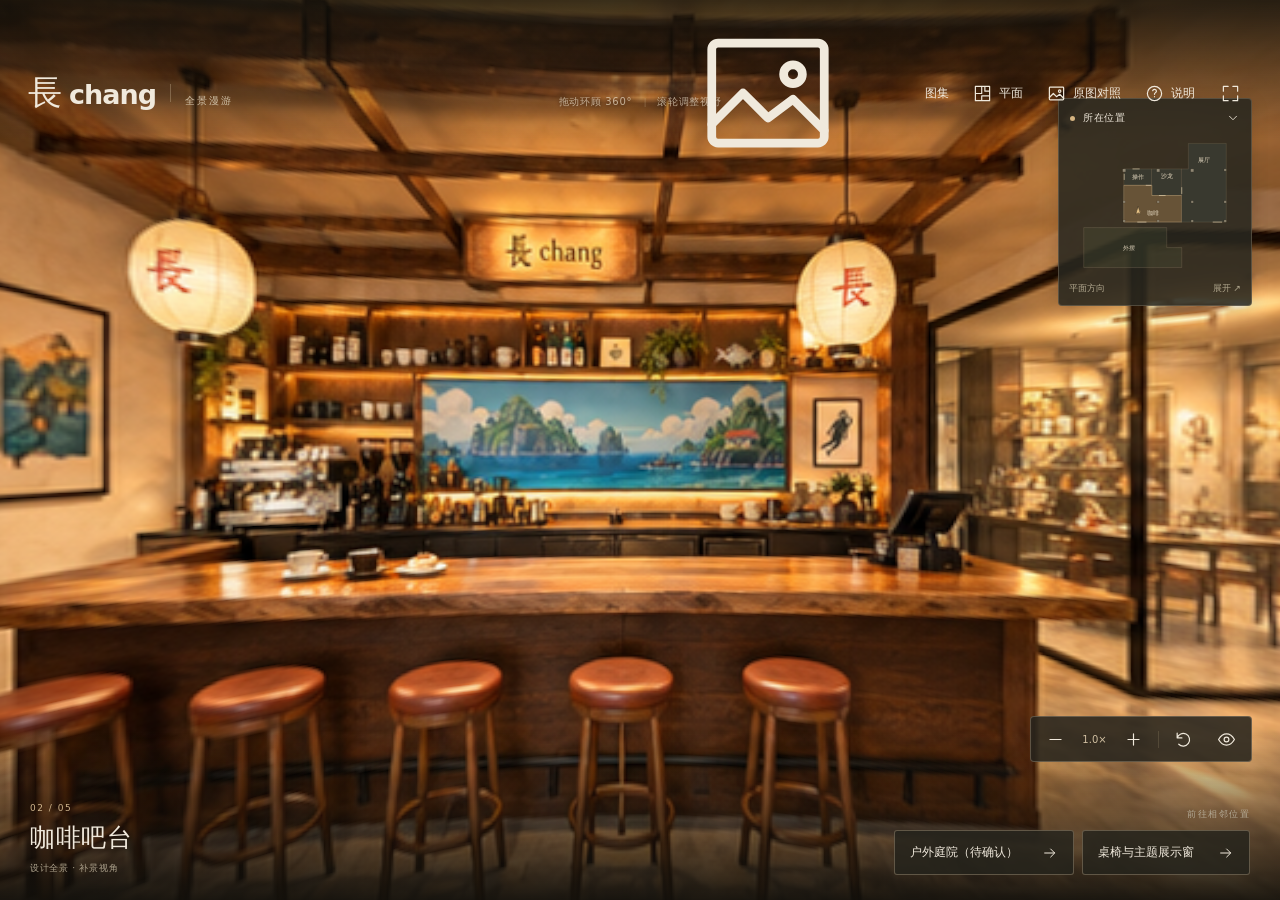
==== index.html @ d29e7237 "Publish Chang design panorama and approved-image album" ====
<!doctype html>
<html lang="zh-CN">
<head><meta charset="utf-8"><meta name="viewport" content="width=device-width,initial-scale=1,viewport-fit=cover"><meta name="description" content="長 chang 咖啡与私人收藏空间：360度全景、认可效果图与各区功能介绍。"><meta name="theme-color" content="#25231e"><title>長 chang · 设计全景</title><link rel="icon" href="data:,"><link rel="stylesheet" href="style.css"></head>
<body>
  <svg class="icon-library" aria-hidden="true" xmlns="http://www.w3.org/2000/svg"><defs>
    <symbol id="i-map" viewBox="0 0 24 24"><path d="M3 3h18v18H3zM3 12h8V3m0 18v-6h10M15 3v6h6"/></symbol>
    <symbol id="i-picture" viewBox="0 0 24 24"><rect x="3" y="4" width="18" height="16" rx="1"/><circle cx="16" cy="9" r="1.5"/><path d="m3 17 5-5 4 4 4-3 5 5"/></symbol>
    <symbol id="i-help" viewBox="0 0 24 24"><circle cx="12" cy="12" r="9"/><path d="M9.7 8.5a2.4 2.4 0 0 1 4.7.5c0 2-2.4 1.8-2.4 4m0 3v.1"/></symbol>
    <symbol id="i-full" viewBox="0 0 24 24"><path d="M3 9V3h6m6 0h6v6m0 6v6h-6m-6 0H3v-6"/></symbol>
    <symbol id="i-close" viewBox="0 0 24 24"><path d="m6 6 12 12M18 6 6 18"/></symbol>
    <symbol id="i-arrow" viewBox="0 0 24 24"><path d="M4 12h15m-6-6 6 6-6 6"/></symbol>
    <symbol id="i-go" viewBox="0 0 24 24"><path d="m5 15 7-7 7 7m-7-7v12"/></symbol>
    <symbol id="i-reset" viewBox="0 0 24 24"><path d="M4 10a8 8 0 1 1 2 8M4 4v6h6"/></symbol>
    <symbol id="i-down" viewBox="0 0 24 24"><path d="m6 9 6 6 6-6"/></symbol>
    <symbol id="i-plus" viewBox="0 0 24 24"><path d="M5 12h14M12 5v14"/></symbol>
    <symbol id="i-minus" viewBox="0 0 24 24"><path d="M5 12h14"/></symbol>
    <symbol id="i-eye" viewBox="0 0 24 24"><path d="M2 12s4-7 10-7 10 7 10 7-4 7-10 7S2 12 2 12Z"/><circle cx="12" cy="12" r="3"/></symbol>
  </defs></svg>
  <main id="panorama" aria-label="長 chang 设计全景漫游">
    <canvas id="panoCanvas" tabindex="0" aria-label="360度全景，拖动环顾，滚轮调整视野，点击方向标记切换位置"></canvas>
    <div id="transitionShade" class="transition-shade" aria-hidden="true"></div>
    <div id="hotspots" class="hotspots" role="group" aria-label="相邻位置方向"></div>
    <div class="top-shade chrome" aria-hidden="true"></div><div class="bottom-shade chrome" aria-hidden="true"></div>
    <header class="toolbar chrome"><div class="brand"><span class="brand-mark">長</span><span class="brand-word">chang</span><i></i><small>全景漫游</small></div><nav aria-label="全景工具"><a class="tool" href="album.html" aria-label="打开原图图集与功能介绍"><svg><use href="#i-picture"/></svg><span>图集</span></a><button id="openPlan" class="tool" aria-haspopup="dialog"><svg><use href="#i-map"/></svg><span>平面</span></button><button id="openReference" class="tool" aria-haspopup="dialog"><svg><use href="#i-picture"/></svg><span><span class="wide-label">原图</span>对照</span></button><button id="openHelp" class="tool" aria-label="操作与来源说明" aria-haspopup="dialog"><svg><use href="#i-help"/></svg><span class="wide-label">说明</span></button><button id="fullscreen" class="tool" aria-label="全屏浏览"><svg><use href="#i-full"/></svg></button></nav></header>
    <aside class="mini-panel chrome" aria-label="所在位置与朝向"><button id="miniToggle" class="mini-toggle" aria-expanded="true" aria-controls="miniBody"><span><i></i>所在位置</span><svg><use href="#i-down"/></svg></button><div id="miniBody"><button id="expandPlan" aria-label="展开平面快速定位"><span id="miniMap"></span></button><div class="mini-caption"><span>平面方向</span><span>展开 ↗</span></div></div></aside>
    <div class="view-tools chrome" role="group" aria-label="全景视野操作"><button id="zoomOut" class="icon-button" aria-label="拉远画面"><svg><use href="#i-minus"/></svg></button><output id="zoomValue" aria-label="视野缩放">1.0×</output><button id="zoomIn" class="icon-button" aria-label="拉近画面"><svg><use href="#i-plus"/></svg></button><i class="tool-rule"></i><button id="resetView" class="icon-button" aria-label="重置旋转与视野" title="重置朝向（Home）"><svg><use href="#i-reset"/></svg></button><button id="hideUI" class="icon-button" aria-label="隐藏界面，仅看全景"><svg><use href="#i-eye"/></svg></button></div>
    <footer class="scene-footer chrome"><div class="scene-copy"><span id="sceneNumber" class="scene-number">01 / 05</span><h1 id="sceneTitle" tabindex="-1">咖啡吧台</h1><p>设计全景 · 补景视角</p></div><div class="next-positions"><span class="next-label">前往相邻位置</span><nav id="sceneLinks" aria-label="相邻位置"></nav></div></footer>
    <div id="gestureHint" class="gesture-hint chrome">拖动环顾 360°<i></i>滚轮调整视野</div>
    <button id="showUI" class="show-ui" hidden><svg><use href="#i-eye"/></svg>显示导览</button>
    <div id="switchStatus" class="switch-status" role="status" hidden><i></i><span id="switchText">正在进入空间…</span></div>
    <section id="initialLoading" class="initial-loading" aria-live="polite"><div><span class="loading-brand">長 <small>chang</small></span><span class="loading-line"></span><h2>正在打开设计全景</h2><p>保留熟悉的氛围，看看四周。</p></div></section>
    <section id="errorPanel" class="error-panel" hidden role="alert"><span class="eyebrow">全景尚未打开</span><h2 id="errorHeading">这张全景暂时无法读取</h2><p id="errorText"></p><div><button id="retryLoad" class="plain-button">重新读取</button><button id="dismissError" class="plain-button" hidden>继续看当前空间</button></div></section>
    <div id="toast" class="toast" role="status" hidden></div><div id="announcement" class="sr-only" aria-live="polite" aria-atomic="true"></div>
  </main>
  <dialog id="planDialog" class="dialog plan-dialog" aria-labelledby="planTitle"><div class="dialog-head"><div><span class="eyebrow">快速定位</span><h2 id="planTitle">在平面中选择观察位置</h2></div><button class="close-dialog" aria-label="关闭平面"><svg><use href="#i-close"/></svg></button></div><p class="dialog-intro">这里会直接切换全景位置。顺着空间关系浏览，请使用画面上的相邻方向标记。</p><div id="largeMap" class="large-map"></div><div class="map-legend"><span><i></i>当前空间</span><span>箭头为观察方向</span><span>按原平面方向，非正北</span></div><div id="planPositions" class="plan-positions" aria-label="快速定位到全景位置"></div><p class="dialog-note">操作间约 25.12㎡，尚未制作全景，仅保留平面位置。咖啡厅经沙龙进入展厅，展示玻璃不是通行门。</p></dialog>
  <dialog id="referenceDialog" class="dialog reference-dialog" aria-labelledby="referenceTitle"><div class="dialog-head"><div><span class="eyebrow">原效果图 · 完整对照</span><h2 id="referenceTitle">原来的空间氛围</h2></div><button class="close-dialog" aria-label="关闭原图对照"><svg><use href="#i-close"/></svg></button></div><div id="referenceTabs" class="reference-tabs" role="group" aria-label="选择原效果图"></div><div class="reference-stage"><img id="referenceImage" alt="" decoding="async" hidden><p id="referenceStatus" role="status"></p></div><p id="referenceCaption" class="reference-caption"></p><p class="dialog-note">这里显示原效果图；主画面为依据它扩展的 360° 设计全景，侧后方属于补景视角。</p></dialog>
  <dialog id="helpDialog" class="dialog help-dialog" aria-labelledby="helpTitle"><div class="dialog-head"><div><span class="eyebrow">环顾与换位置</span><h2 id="helpTitle">沿着空间看看四周</h2></div><button class="close-dialog" aria-label="关闭说明"><svg><use href="#i-close"/></svg></button></div><dl class="help-keys"><div><dt>360° 转头</dt><dd>鼠标或单指拖动画面；也可用方向键</dd></div><div><dt>调整视野</dt><dd>滚轮、双指缩放，或 <kbd>+</kbd> <kbd>−</kbd></dd></div><div><dt>换一个位置</dt><dd>点击地面 / 门口的方向标记，或下方相邻位置</dd></div><div><dt>重置朝向</dt><dd>点击重置按钮，或 <kbd>Home</kbd></dd></div><div><dt>仅看全景</dt><dd><kbd>H</kbd> 隐藏 / 恢复界面</dd></div><div><dt>关闭面板</dt><dd><kbd>Esc</kbd></dd></div></dl><section class="source-note"><h3>设计全景 · 补景视角</h3><p>以你认可的效果图为氛围依据，扩展成专门的 360°×180° 全景影像。可以在固定观察位置转头，再点击切换位置；这一版不提供 WASD 连续行走。</p><p>补景中的侧面、背面与顶面属于设计延展，不等同于现场全景测绘。原认可图完整保留在“原图对照”中。</p><p>空间联系按 D07 整合平面：原咖啡厅与操作间边界、原左侧吧台、最新沙龙和展厅。平面及尺寸与补景细节有差异时，以深化后的平面为准。</p><p>户外庭院沿用附录候选方案，仍待确认。</p></section></dialog>
  <noscript><div class="noscript">请启用 JavaScript 后打开设计全景。</div></noscript>
  <script src="data.js"></script><script type="module" src="app.js"></script>
</body>
</html>
---- style.css ----
:root{font-family:"Microsoft YaHei UI","Microsoft YaHei","PingFang SC",system-ui,sans-serif;color:#f0e9dc;background:#201e1a;font-synthesis:none;color-scheme:dark;--accent:#c6a67c;--line:#e4d3b92d;--muted:#b1a794}*{box-sizing:border-box}html,body{width:100%;height:100%;margin:0;overflow:hidden}button{font:inherit;color:inherit;background:none;border:0;cursor:pointer;-webkit-tap-highlight-color:transparent}button:disabled{opacity:.35;cursor:default}button:focus-visible,[tabindex]:focus-visible{outline:2px solid #f2c88f;outline-offset:4px}button:focus:not(:focus-visible){outline:none}[hidden]{display:none!important}svg{display:block}button svg{width:19px;height:19px;stroke:currentColor;fill:none;stroke-width:1.5;stroke-linecap:round;stroke-linejoin:round;flex-shrink:0}.icon-library{position:absolute;width:0;height:0;overflow:hidden}.sr-only{position:absolute;width:1px;height:1px;overflow:hidden;clip:rect(0,0,0,0);white-space:nowrap}#panorama,#panoCanvas{position:fixed;inset:0;width:100%;height:100%}#panoCanvas{display:block;outline:none;touch-action:none;cursor:grab;background:#201e1a}#panoCanvas.is-dragging{cursor:grabbing}.transition-shade{position:fixed;inset:0;pointer-events:none;background:#14130f;opacity:0;transition:opacity .2s ease;z-index:1}.transition-shade.is-dark{opacity:1}.hotspots{position:fixed;inset:0;pointer-events:none;z-index:2}.hotspot{position:absolute;display:flex;align-items:center;gap:8px;min-height:46px;padding:4px 12px 4px 4px;background:#242118d9;border:1px solid #f0d8b076;border-radius:28px;font-size:12px;white-space:nowrap;pointer-events:auto;box-shadow:0 3px 14px #0004;text-shadow:0 1px 2px #0004;transition:background .15s,border-color .15s;will-change:left,top}.hotspot:hover{background:#57452ae8;border-color:#e8c492}.hotspot-ring{display:grid;place-items:center;flex-shrink:0;width:36px;height:36px;border:1px solid #e3caa370;border-radius:50%}.hotspot-ring svg{width:19px;height:19px}.hotspot.opens-left{flex-direction:row-reverse;padding:4px 4px 4px 12px}.top-shade,.bottom-shade{position:fixed;left:0;right:0;top:0;height:140px;pointer-events:none;background:linear-gradient(180deg,#10100bd4,transparent)}.bottom-shade{top:auto;bottom:0;height:170px;background:linear-gradient(0deg,#100f0bf0,transparent)}.toolbar{position:fixed;top:0;left:0;right:0;padding:18px 28px;display:flex;justify-content:space-between;align-items:center;gap:18px;pointer-events:none;z-index:4}.toolbar>*{pointer-events:auto}.brand{display:flex;align-items:baseline;gap:7px;white-space:nowrap}.brand-mark{font-size:34px;font-weight:600}.brand-word{font-size:27px;font-weight:650;letter-spacing:-1px}.brand>i{width:1px;height:18px;background:#d9c5a650;align-self:center;margin:0 7px}.brand small{font-size:10px;font-weight:400;letter-spacing:2px;color:#d2c3aa}.toolbar nav{display:flex;gap:2px}.tool{display:flex;align-items:center;justify-content:center;gap:7px;padding:0 11px;min-height:44px;min-width:44px;border-radius:3px;font-size:12px}.tool:hover,.icon-button:hover,.close-dialog:hover{background:#f1dfbd13}.mini-panel{position:fixed;right:28px;top:98px;width:194px;border:1px solid #e7d4b535;border-radius:4px;background:#28271fe0;box-shadow:0 4px 18px #0002;z-index:3}.mini-toggle{width:100%;display:flex;align-items:center;justify-content:space-between;padding:0 11px;min-height:38px;font-size:10px;letter-spacing:.5px}.mini-toggle>span{display:flex;align-items:center;gap:8px}.mini-toggle i{display:inline-block;width:5px;height:5px;border-radius:50%;background:#d6b582}.mini-toggle svg{width:14px;height:14px;transition:transform .15s}.mini-toggle[aria-expanded=false] svg{transform:rotate(-90deg)}#expandPlan{width:100%;display:block;padding:0 8px}#miniMap{display:block;height:137px}#miniMap svg{width:100%;height:100%}.mini-caption{display:flex;justify-content:space-between;gap:15px;padding:8px 10px 10px;font-size:9px;color:#b1a78e}.view-tools{position:fixed;right:28px;bottom:138px;display:flex;align-items:center;gap:0;padding:0 3px;border:1px solid #e3ceb145;border-radius:4px;background:#26241dde;z-index:3}.icon-button{width:43px;height:44px;display:grid;place-items:center;border-radius:3px}.view-tools output{font-size:10px;min-width:35px;text-align:center;color:#d0bfa1;font-variant-numeric:tabular-nums}.tool-rule{width:1px;height:17px;background:#c2af892f;margin:0 3px}.scene-footer{position:fixed;left:0;right:0;bottom:0;padding:22px 30px 25px;display:flex;justify-content:space-between;align-items:flex-end;gap:30px;z-index:3;pointer-events:none}.scene-footer>*{pointer-events:auto}.scene-copy{flex-shrink:0}.scene-number{font-size:9px;letter-spacing:1.5px;color:#d0b58d}.scene-copy h1{font-size:25px;font-weight:450;letter-spacing:.6px;line-height:1.4;margin:5px 0 7px}.scene-copy h1:focus{outline:none}.scene-copy p{margin:0;color:#afa48e;font-size:9px;letter-spacing:.7px}.next-positions{display:flex;flex-direction:column;align-items:flex-end;gap:9px}.next-label{font-size:9px;letter-spacing:1.5px;color:#b4aa96}#sceneLinks{display:flex;gap:8px;flex-wrap:wrap;justify-content:flex-end}.scene-link{display:flex;align-items:center;justify-content:space-between;gap:24px;min-height:45px;padding:0 15px;border:1px solid #dec8a64f;background:#25231cd4;border-radius:3px;font-size:12px}.scene-link svg{width:16px;height:16px}.scene-link:hover{background:#6d503080;border-color:#d2b484}.gesture-hint{position:fixed;left:50%;top:95px;transform:translateX(-50%);display:flex;align-items:center;gap:12px;pointer-events:none;font-size:10px;letter-spacing:.7px;color:#eee0cbb0;text-shadow:0 1px 4px #0009;z-index:2}.gesture-hint i{display:block;width:1px;height:9px;background:#d9c5a640}.show-ui{position:fixed;right:25px;bottom:23px;min-height:44px;padding:0 14px;display:flex;gap:8px;align-items:center;background:#25231bd9;border:1px solid #e6c89a61;border-radius:3px;font-size:11px;z-index:4}.is-clean .chrome,.is-clean .hotspots{visibility:hidden;pointer-events:none}.switch-status{position:fixed;left:50%;top:100px;transform:translateX(-50%);min-height:36px;padding:0 13px;display:flex;align-items:center;gap:10px;background:#28251ded;border:1px solid #ddc39b45;border-radius:3px;font-size:11px;z-index:12}.switch-status i{width:6px;height:6px;display:block;background:#d3b27c;border-radius:50%;animation:pulse 1.1s ease-in-out infinite}.initial-loading{position:fixed;inset:0;display:grid;place-items:center;background:#24221d;z-index:20;text-align:center}.loading-brand{font-size:42px;font-weight:600;letter-spacing:-1px}.loading-brand small{font-size:30px}.loading-line{display:block;width:70px;height:1px;background:#c9a773;margin:24px auto;animation:load 1.5s ease-in-out infinite}.initial-loading h2{font-size:15px;font-weight:400;letter-spacing:1px;margin:0 0 12px}.initial-loading p{font-size:11px;color:#a59b87;margin:0}.error-panel{position:fixed;left:50%;top:50%;transform:translate(-50%,-50%);width:480px;max-width:calc(100% - 40px);padding:27px;border:1px solid #d8bd875e;border-radius:5px;background:#29251cf5;box-shadow:0 10px 80px #0007;z-index:25}.error-panel h2{font-size:22px;font-weight:400;margin:9px 0 13px;line-height:1.6}.error-panel p{font-size:12px;color:#c1b69f;line-height:1.9;margin:0 0 18px;overflow-wrap:anywhere}.error-panel>div{display:flex;flex-wrap:wrap;gap:10px}.plain-button{min-height:44px;padding:0 15px;border:1px solid #c7a87866;border-radius:3px;font-size:12px}.plain-button:hover{background:#c49d6533}.eyebrow{font-size:9px;letter-spacing:1.8px;line-height:1.8;color:var(--accent)}.toast{position:fixed;left:50%;top:92px;transform:translateX(-50%);max-width:90%;padding:11px 17px;border:1px solid #d8b87966;border-radius:3px;background:#342d1ff0;font-size:12px;line-height:1.7;z-index:40}
.dialog{position:fixed;margin:auto;width:min(700px,calc(100% - 42px));max-height:calc(100dvh - 44px);padding:25px;border:1px solid var(--line);border-radius:5px;background:#29261f;color:#ece2d0;box-shadow:0 16px 90px #0008;overflow:auto;overscroll-behavior:contain;scrollbar-color:#746446 transparent}.dialog::backdrop{background:#0f110ece;backdrop-filter:blur(4px)}.dialog-head{display:flex;justify-content:space-between;align-items:flex-start;gap:22px;margin-bottom:15px}.dialog-head h2{font-size:24px;font-weight:450;letter-spacing:.4px;line-height:1.5;margin:6px 0 0}.close-dialog{width:44px;height:44px;display:grid;place-items:center;flex-shrink:0;margin:-6px -8px 0 0;border-radius:3px}.dialog-intro,.dialog-note{font-size:11px;color:#aaa08b;line-height:1.9;margin:0 0 15px}.dialog-note{margin:15px 0 0}.plan-dialog{width:min(860px,calc(100% - 42px))}.large-map{height:min(54dvh,490px);min-height:235px}.large-map svg{width:100%;height:100%}.map-legend{display:flex;flex-wrap:wrap;gap:13px 22px;font-size:10px;color:#ada28c;padding:15px 0}.map-legend span{display:flex;align-items:center;gap:7px}.map-legend i{width:10px;height:10px;background:#745b36;border:1px solid #c5a478;display:block}.plan-positions{display:flex;gap:8px;flex-wrap:wrap;border-top:1px solid var(--line);padding-top:15px}.plan-positions button{font-size:11px;min-height:42px;padding:0 13px;border:1px solid #b59c734d;border-radius:3px}.plan-positions button:hover{background:#b4935830}.plan-positions button[aria-current=location]{border-color:#d4b278;color:#f2d39d}.plan-svg .room-shape{fill:#39392f;stroke:#81755f;stroke-width:65;stroke-linejoin:round}.plan-svg .map-room.is-current .room-shape{fill:#675337;stroke:#d4b788;stroke-width:95}.plan-svg .outdoor-shape{fill:#5663432e;stroke-dasharray:130 100}.plan-svg .map-room[role=button]{cursor:pointer;outline:none}.plan-svg .map-room[role=button]:hover .room-shape,.plan-svg .map-room[role=button]:focus .room-shape{fill:#706042;stroke:#edc98f}.plan-svg .map-column{fill:#908773;stroke:#29281f;stroke-width:35;pointer-events:none}.plan-svg .map-door{stroke:#e2d0ae;stroke-width:150;pointer-events:none}.plan-svg .map-label{fill:#ddd0b7;text-anchor:middle;dominant-baseline:middle;pointer-events:none}.plan-svg .map-area{fill:#a89a80;text-anchor:middle;dominant-baseline:middle;pointer-events:none}.plan-svg .position-halo{fill:#e7bc762c;stroke:#e1bd8080;stroke-width:35;pointer-events:none}.plan-svg .position-arrow{fill:#e9c486;stroke:#27251d;stroke-width:75;stroke-linejoin:round;pointer-events:none}.reference-dialog{width:min(1120px,calc(100% - 42px))}.reference-tabs{display:flex;gap:7px;overflow-x:auto;padding:0 0 15px;scrollbar-width:thin}.reference-tabs button{flex-shrink:0;min-height:40px;padding:0 12px;font-size:11px;border:1px solid #d9bd9034;border-radius:3px;color:#baa98d}.reference-tabs button[aria-pressed=true]{color:#efd3a1;border-color:#ceae7080;background:#a57d3d2e}.reference-stage{position:relative;height:min(57dvh,580px);min-height:230px;background:#161713;border:1px solid #d5bb901f;display:grid;place-items:center;overflow:hidden}.reference-stage img{display:block;width:100%;height:100%;max-height:100%;object-fit:contain}.reference-stage p{position:absolute;left:25px;right:25px;top:50%;transform:translateY(-50%);margin:0;font-size:12px;color:#b7aa93;line-height:1.8;text-align:center}.reference-caption{font-size:12px;color:#d5c2a0;line-height:1.8;margin:12px 0 0}.reference-dialog .dialog-note{font-size:10px;margin-top:8px}.help-dialog{width:min(620px,calc(100% - 42px))}.help-keys{margin:0 0 21px}.help-keys>div{display:grid;grid-template-columns:115px 1fr;gap:14px;padding:13px 0;border-bottom:1px solid var(--line);font-size:12px;line-height:1.8}.help-keys dt{color:#deceb0}.help-keys dd{color:#b8a98c;margin:0}kbd{display:inline-grid;place-items:center;min-height:22px;min-width:22px;padding:0 4px;margin-right:3px;border:1px solid #d8ba843d;border-radius:3px;font:11px inherit;color:#e2cda7}.source-note h3{font-size:12px;font-weight:500;color:#dfc9a2;margin:22px 0 12px}.source-note p{font-size:11px;line-height:1.95;color:#b0a087;margin:9px 0}.source-note .technical-note{font-size:10px;color:#8e846f;padding-top:12px;border-top:1px solid var(--line)}.noscript{position:fixed;inset:40% 15% auto;z-index:50;background:#29251c;padding:25px;line-height:2;text-align:center}
@keyframes pulse{0%,100%{opacity:.3}50%{opacity:1}}@keyframes load{0%,100%{opacity:.4;transform:scaleX(.35)}50%{opacity:1;transform:scaleX(1)}}
@media(max-width:1050px){.toolbar{padding:15px 21px}.brand i,.brand small{display:none}.mini-panel{right:21px;top:88px;width:176px}#miniMap{height:122px}.scene-footer{padding:20px 23px 23px}.scene-copy h1{font-size:23px}.scene-link{font-size:11px;gap:17px;padding:0 12px}.view-tools{right:21px;bottom:132px}.gesture-hint{top:88px;font-size:9px}}
@media(max-width:680px){.toolbar{padding:calc(12px + env(safe-area-inset-top)) 14px 12px;gap:7px}.brand-mark{font-size:27px}.brand-word{font-size:21px}.brand{gap:4px}.tool{min-width:36px;padding:0 7px;font-size:10px;gap:5px}.tool svg{width:17px;height:17px}.wide-label{display:none}.mini-panel{right:14px;top:calc(77px + env(safe-area-inset-top));width:161px}.mini-toggle{min-height:35px;font-size:9px;padding:0 9px}#miniMap{height:111px}.mini-caption{font-size:8px;padding:6px 9px 8px}.gesture-hint{left:16px;top:calc(87px + env(safe-area-inset-top));transform:none;font-size:8px;letter-spacing:.4px;gap:7px}.gesture-hint i{height:8px}.view-tools{right:14px;bottom:calc(179px + env(safe-area-inset-bottom));padding:0 1px}.icon-button{width:39px;height:42px}.view-tools output{font-size:9px;min-width:32px}.scene-footer{display:block;padding:18px 18px calc(19px + env(safe-area-inset-bottom))}.scene-copy h1{font-size:23px;margin:4px 0 6px}.scene-number{font-size:8px}.scene-copy p{font-size:8px;letter-spacing:.4px}.next-positions{align-items:stretch;margin-top:15px;gap:0}.next-label{display:none}#sceneLinks{flex-wrap:nowrap;justify-content:flex-start;gap:7px;overflow-x:auto;padding:1px 1px 3px;scrollbar-width:none}#sceneLinks::-webkit-scrollbar{display:none}.scene-link{min-height:44px;min-width:max-content;flex-shrink:0;font-size:11px;gap:18px}.bottom-shade{height:220px}.hotspot{font-size:11px;gap:7px}.hotspot-ring{width:34px;height:34px}.show-ui{right:16px;bottom:calc(20px + env(safe-area-inset-bottom));font-size:10px}.switch-status{top:calc(126px + env(safe-area-inset-top));font-size:10px;max-width:90%}.error-panel{padding:23px}.error-panel h2{font-size:20px}.dialog{width:calc(100% - 24px);max-height:calc(100dvh - 24px);padding:21px 18px}.dialog-head h2{font-size:21px}.large-map{height:48dvh;min-height:215px}.map-legend{font-size:9px;gap:10px 14px}.plan-positions{gap:6px}.plan-positions button{font-size:10px;padding:0 11px}.reference-stage{height:48dvh;min-height:200px}.reference-tabs button{font-size:10px;padding:0 10px}.reference-caption{font-size:11px}.help-keys>div{grid-template-columns:85px 1fr;gap:10px;font-size:11px}.toast{top:85px;width:max-content;max-width:90%;font-size:11px}}
@media(max-height:560px) and (orientation:landscape){.toolbar{padding:8px 18px}.brand-mark{font-size:27px}.brand-word{font-size:22px}.mini-panel{top:64px;width:153px;right:18px}.mini-toggle{min-height:31px}#miniMap{height:99px}.mini-caption{padding:4px 8px 7px}.scene-footer{padding:13px 19px;display:flex}.scene-copy h1{font-size:20px}.scene-copy p{font-size:8px}.next-positions{margin-top:0}.view-tools{right:18px;bottom:111px}.gesture-hint{top:67px}.bottom-shade{height:130px}.large-map{height:42dvh;min-height:155px}.reference-stage{height:43dvh;min-height:150px}.dialog{max-height:calc(100dvh - 20px)}}
@media(prefers-reduced-motion:reduce){*,*:before,*:after{animation-duration:.001ms!important;transition-duration:.001ms!important;scroll-behavior:auto!important}}

.toolbar a.tool{text-decoration:none;color:inherit}.toolbar a.tool svg{fill:none;stroke:currentColor;stroke-width:1.4;stroke-linecap:round;stroke-linejoin:round}.toolbar a.tool:focus-visible{outline:2px solid #dec18e;outline-offset:3px}
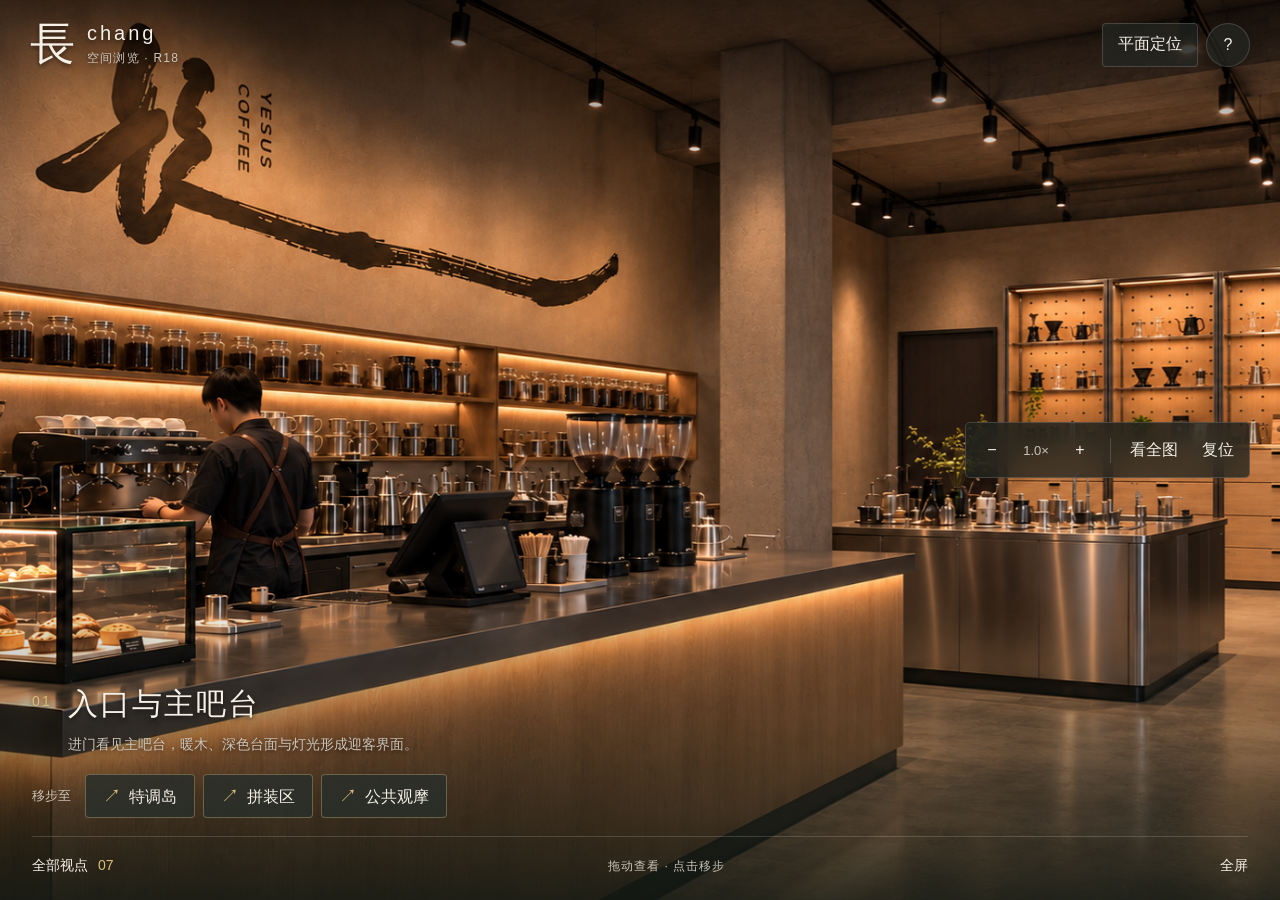
==== commit 6125a3d7: "Publish R18 reviewed spatial tour with plan locator and mobile viewing" ====
--- a/index.html
+++ b/index.html
@@ -1,42 +1 @@
-<!doctype html>
-<html lang="zh-CN">
-<head><meta charset="utf-8"><meta name="viewport" content="width=device-width,initial-scale=1,viewport-fit=cover"><meta name="description" content="長 chang 咖啡与私人收藏空间：360度全景、认可效果图与各区功能介绍。"><meta name="theme-color" content="#25231e"><title>長 chang · 设计全景</title><link rel="icon" href="data:,"><link rel="stylesheet" href="style.css"></head>
-<body>
-  <svg class="icon-library" aria-hidden="true" xmlns="http://www.w3.org/2000/svg"><defs>
-    <symbol id="i-map" viewBox="0 0 24 24"><path d="M3 3h18v18H3zM3 12h8V3m0 18v-6h10M15 3v6h6"/></symbol>
-    <symbol id="i-picture" viewBox="0 0 24 24"><rect x="3" y="4" width="18" height="16" rx="1"/><circle cx="16" cy="9" r="1.5"/><path d="m3 17 5-5 4 4 4-3 5 5"/></symbol>
-    <symbol id="i-help" viewBox="0 0 24 24"><circle cx="12" cy="12" r="9"/><path d="M9.7 8.5a2.4 2.4 0 0 1 4.7.5c0 2-2.4 1.8-2.4 4m0 3v.1"/></symbol>
-    <symbol id="i-full" viewBox="0 0 24 24"><path d="M3 9V3h6m6 0h6v6m0 6v6h-6m-6 0H3v-6"/></symbol>
-    <symbol id="i-close" viewBox="0 0 24 24"><path d="m6 6 12 12M18 6 6 18"/></symbol>
-    <symbol id="i-arrow" viewBox="0 0 24 24"><path d="M4 12h15m-6-6 6 6-6 6"/></symbol>
-    <symbol id="i-go" viewBox="0 0 24 24"><path d="m5 15 7-7 7 7m-7-7v12"/></symbol>
-    <symbol id="i-reset" viewBox="0 0 24 24"><path d="M4 10a8 8 0 1 1 2 8M4 4v6h6"/></symbol>
-    <symbol id="i-down" viewBox="0 0 24 24"><path d="m6 9 6 6 6-6"/></symbol>
-    <symbol id="i-plus" viewBox="0 0 24 24"><path d="M5 12h14M12 5v14"/></symbol>
-    <symbol id="i-minus" viewBox="0 0 24 24"><path d="M5 12h14"/></symbol>
-    <symbol id="i-eye" viewBox="0 0 24 24"><path d="M2 12s4-7 10-7 10 7 10 7-4 7-10 7S2 12 2 12Z"/><circle cx="12" cy="12" r="3"/></symbol>
-  </defs></svg>
-  <main id="panorama" aria-label="長 chang 设计全景漫游">
-    <canvas id="panoCanvas" tabindex="0" aria-label="360度全景，拖动环顾，滚轮调整视野，点击方向标记切换位置"></canvas>
-    <div id="transitionShade" class="transition-shade" aria-hidden="true"></div>
-    <div id="hotspots" class="hotspots" role="group" aria-label="相邻位置方向"></div>
-    <div class="top-shade chrome" aria-hidden="true"></div><div class="bottom-shade chrome" aria-hidden="true"></div>
-    <header class="toolbar chrome"><div class="brand"><span class="brand-mark">長</span><span class="brand-word">chang</span><i></i><small>全景漫游</small></div><nav aria-label="全景工具"><a class="tool" href="album.html" aria-label="打开原图图集与功能介绍"><svg><use href="#i-picture"/></svg><span>图集</span></a><button id="openPlan" class="tool" aria-haspopup="dialog"><svg><use href="#i-map"/></svg><span>平面</span></button><button id="openReference" class="tool" aria-haspopup="dialog"><svg><use href="#i-picture"/></svg><span><span class="wide-label">原图</span>对照</span></button><button id="openHelp" class="tool" aria-label="操作与来源说明" aria-haspopup="dialog"><svg><use href="#i-help"/></svg><span class="wide-label">说明</span></button><button id="fullscreen" class="tool" aria-label="全屏浏览"><svg><use href="#i-full"/></svg></button></nav></header>
-    <aside class="mini-panel chrome" aria-label="所在位置与朝向"><button id="miniToggle" class="mini-toggle" aria-expanded="true" aria-controls="miniBody"><span><i></i>所在位置</span><svg><use href="#i-down"/></svg></button><div id="miniBody"><button id="expandPlan" aria-label="展开平面快速定位"><span id="miniMap"></span></button><div class="mini-caption"><span>平面方向</span><span>展开 ↗</span></div></div></aside>
-    <div class="view-tools chrome" role="group" aria-label="全景视野操作"><button id="zoomOut" class="icon-button" aria-label="拉远画面"><svg><use href="#i-minus"/></svg></button><output id="zoomValue" aria-label="视野缩放">1.0×</output><button id="zoomIn" class="icon-button" aria-label="拉近画面"><svg><use href="#i-plus"/></svg></button><i class="tool-rule"></i><button id="resetView" class="icon-button" aria-label="重置旋转与视野" title="重置朝向（Home）"><svg><use href="#i-reset"/></svg></button><button id="hideUI" class="icon-button" aria-label="隐藏界面，仅看全景"><svg><use href="#i-eye"/></svg></button></div>
-    <footer class="scene-footer chrome"><div class="scene-copy"><span id="sceneNumber" class="scene-number">01 / 05</span><h1 id="sceneTitle" tabindex="-1">咖啡吧台</h1><p>设计全景 · 补景视角</p></div><div class="next-positions"><span class="next-label">前往相邻位置</span><nav id="sceneLinks" aria-label="相邻位置"></nav></div></footer>
-    <div id="gestureHint" class="gesture-hint chrome">拖动环顾 360°<i></i>滚轮调整视野</div>
-    <button id="showUI" class="show-ui" hidden><svg><use href="#i-eye"/></svg>显示导览</button>
-    <div id="switchStatus" class="switch-status" role="status" hidden><i></i><span id="switchText">正在进入空间…</span></div>
-    <section id="initialLoading" class="initial-loading" aria-live="polite"><div><span class="loading-brand">長 <small>chang</small></span><span class="loading-line"></span><h2>正在打开设计全景</h2><p>保留熟悉的氛围，看看四周。</p></div></section>
-    <section id="errorPanel" class="error-panel" hidden role="alert"><span class="eyebrow">全景尚未打开</span><h2 id="errorHeading">这张全景暂时无法读取</h2><p id="errorText"></p><div><button id="retryLoad" class="plain-button">重新读取</button><button id="dismissError" class="plain-button" hidden>继续看当前空间</button></div></section>
-    <div id="toast" class="toast" role="status" hidden></div><div id="announcement" class="sr-only" aria-live="polite" aria-atomic="true"></div>
-  </main>
-  <dialog id="planDialog" class="dialog plan-dialog" aria-labelledby="planTitle"><div class="dialog-head"><div><span class="eyebrow">快速定位</span><h2 id="planTitle">在平面中选择观察位置</h2></div><button class="close-dialog" aria-label="关闭平面"><svg><use href="#i-close"/></svg></button></div><p class="dialog-intro">这里会直接切换全景位置。顺着空间关系浏览，请使用画面上的相邻方向标记。</p><div id="largeMap" class="large-map"></div><div class="map-legend"><span><i></i>当前空间</span><span>箭头为观察方向</span><span>按原平面方向，非正北</span></div><div id="planPositions" class="plan-positions" aria-label="快速定位到全景位置"></div><p class="dialog-note">操作间约 25.12㎡，尚未制作全景，仅保留平面位置。咖啡厅经沙龙进入展厅，展示玻璃不是通行门。</p></dialog>
-  <dialog id="referenceDialog" class="dialog reference-dialog" aria-labelledby="referenceTitle"><div class="dialog-head"><div><span class="eyebrow">原效果图 · 完整对照</span><h2 id="referenceTitle">原来的空间氛围</h2></div><button class="close-dialog" aria-label="关闭原图对照"><svg><use href="#i-close"/></svg></button></div><div id="referenceTabs" class="reference-tabs" role="group" aria-label="选择原效果图"></div><div class="reference-stage"><img id="referenceImage" alt="" decoding="async" hidden><p id="referenceStatus" role="status"></p></div><p id="referenceCaption" class="reference-caption"></p><p class="dialog-note">这里显示原效果图；主画面为依据它扩展的 360° 设计全景，侧后方属于补景视角。</p></dialog>
-  <dialog id="helpDialog" class="dialog help-dialog" aria-labelledby="helpTitle"><div class="dialog-head"><div><span class="eyebrow">环顾与换位置</span><h2 id="helpTitle">沿着空间看看四周</h2></div><button class="close-dialog" aria-label="关闭说明"><svg><use href="#i-close"/></svg></button></div><dl class="help-keys"><div><dt>360° 转头</dt><dd>鼠标或单指拖动画面；也可用方向键</dd></div><div><dt>调整视野</dt><dd>滚轮、双指缩放，或 <kbd>+</kbd> <kbd>−</kbd></dd></div><div><dt>换一个位置</dt><dd>点击地面 / 门口的方向标记，或下方相邻位置</dd></div><div><dt>重置朝向</dt><dd>点击重置按钮，或 <kbd>Home</kbd></dd></div><div><dt>仅看全景</dt><dd><kbd>H</kbd> 隐藏 / 恢复界面</dd></div><div><dt>关闭面板</dt><dd><kbd>Esc</kbd></dd></div></dl><section class="source-note"><h3>设计全景 · 补景视角</h3><p>以你认可的效果图为氛围依据，扩展成专门的 360°×180° 全景影像。可以在固定观察位置转头，再点击切换位置；这一版不提供 WASD 连续行走。</p><p>补景中的侧面、背面与顶面属于设计延展，不等同于现场全景测绘。原认可图完整保留在“原图对照”中。</p><p>空间联系按 D07 整合平面：原咖啡厅与操作间边界、原左侧吧台、最新沙龙和展厅。平面及尺寸与补景细节有差异时，以深化后的平面为准。</p><p>户外庭院沿用附录候选方案，仍待确认。</p></section></dialog>
-  <noscript><div class="noscript">请启用 JavaScript 后打开设计全景。</div></noscript>
-  <script src="data.js"></script><script type="module" src="app.js"></script>
-</body>
-</html>
-
+<!doctype html><html lang="zh-CN"><head><meta charset="utf-8"><meta name="viewport" content="width=device-width,initial-scale=1"><meta name="theme-color" content="#252824"><meta http-equiv="refresh" content="0;url=r18/"><title>長 chang · 进入空间</title><style>body{background:#252824;color:#f3ede3;font-family:system-ui,sans-serif;display:grid;place-content:center;min-height:90vh;text-align:center}a{color:#ddbc7a;padding:20px;font-size:20px}</style></head><body><h1>長 chang</h1><a href="r18/">进入 R18 空间浏览</a><script>location.replace('r18/')</script></body></html>
